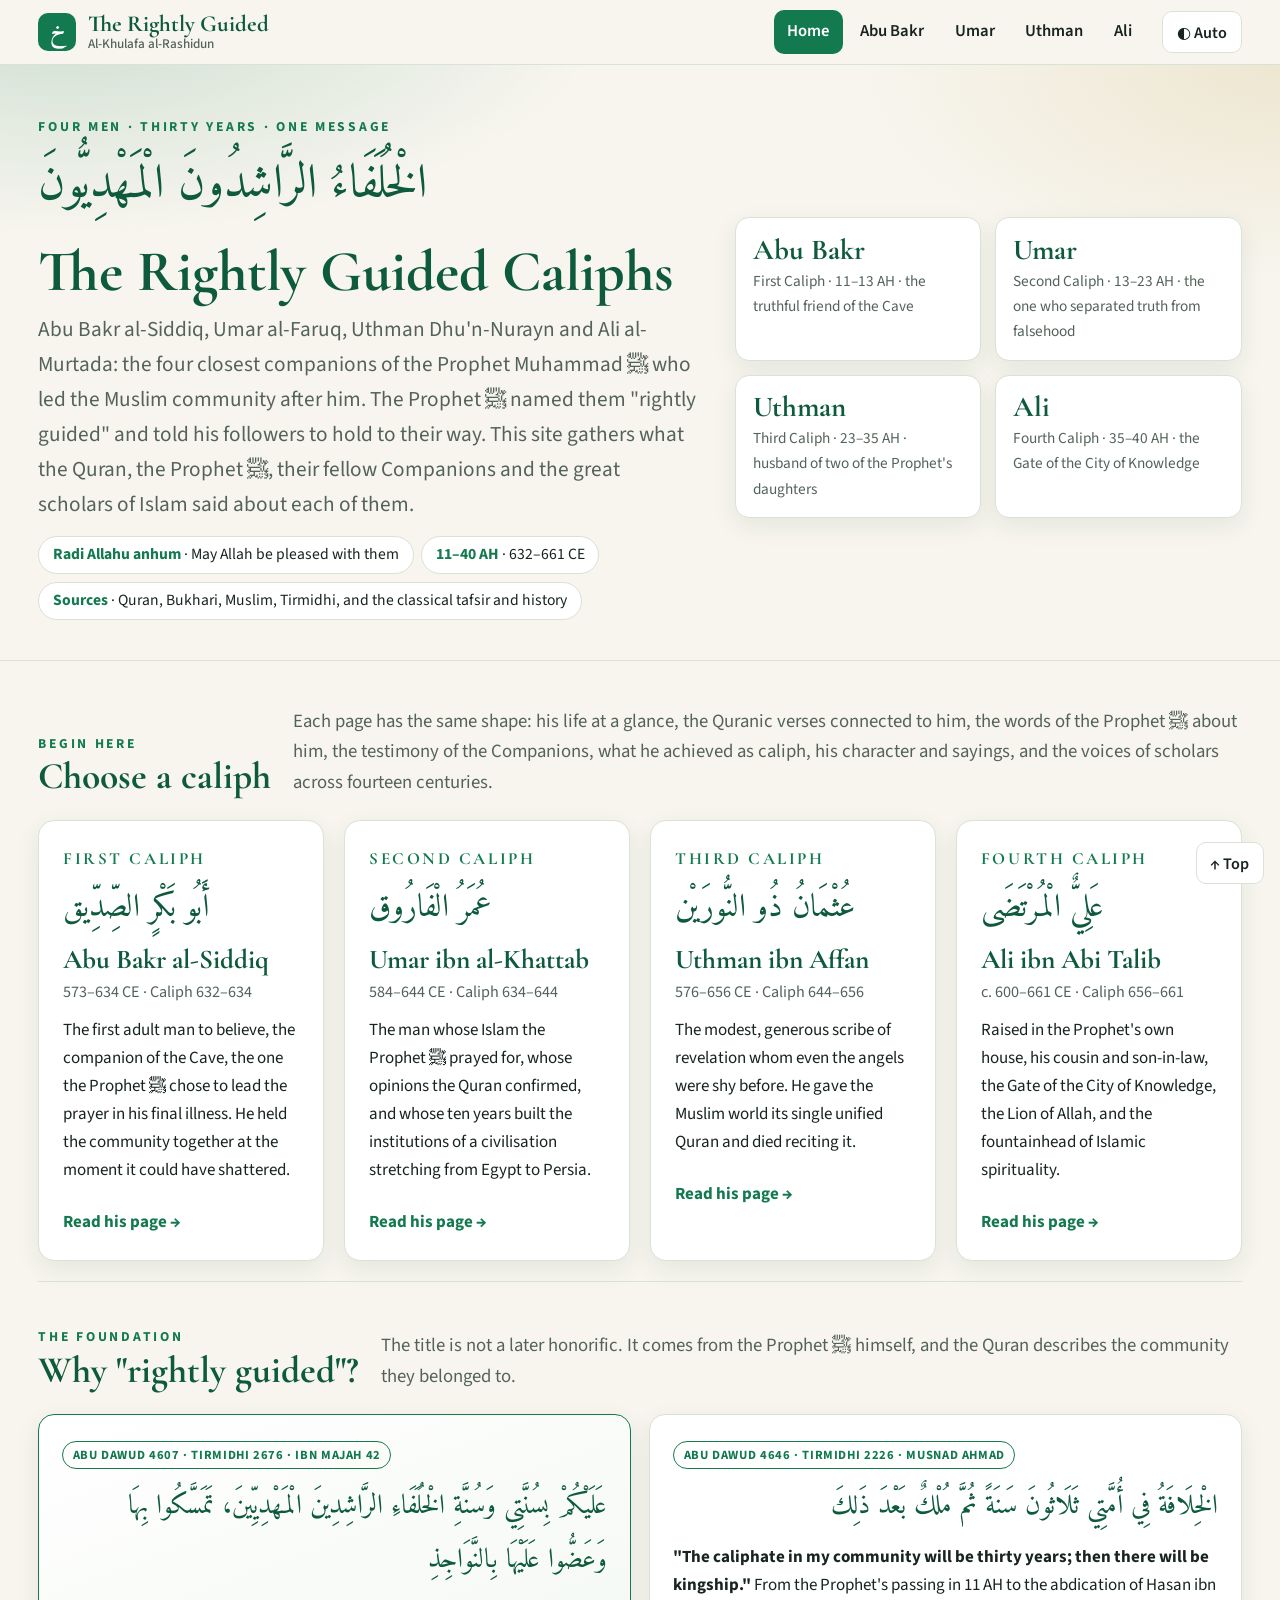
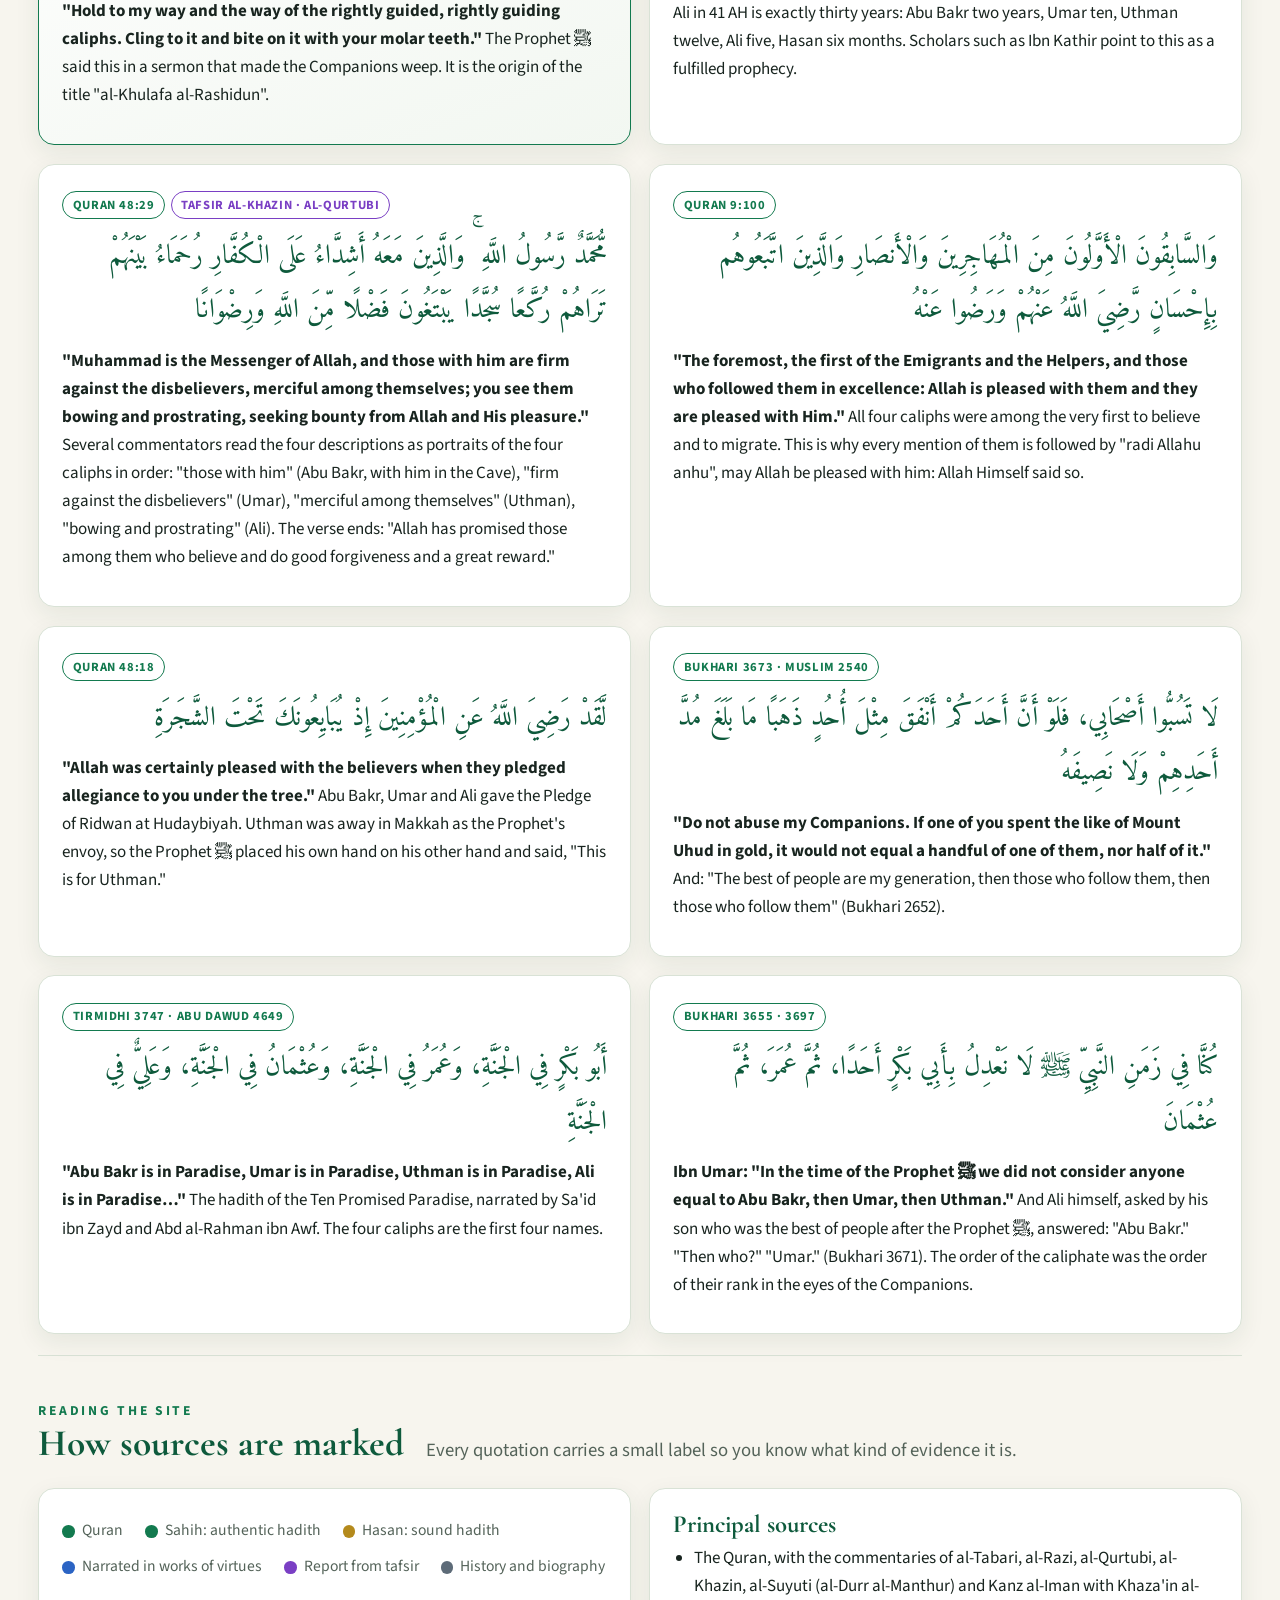
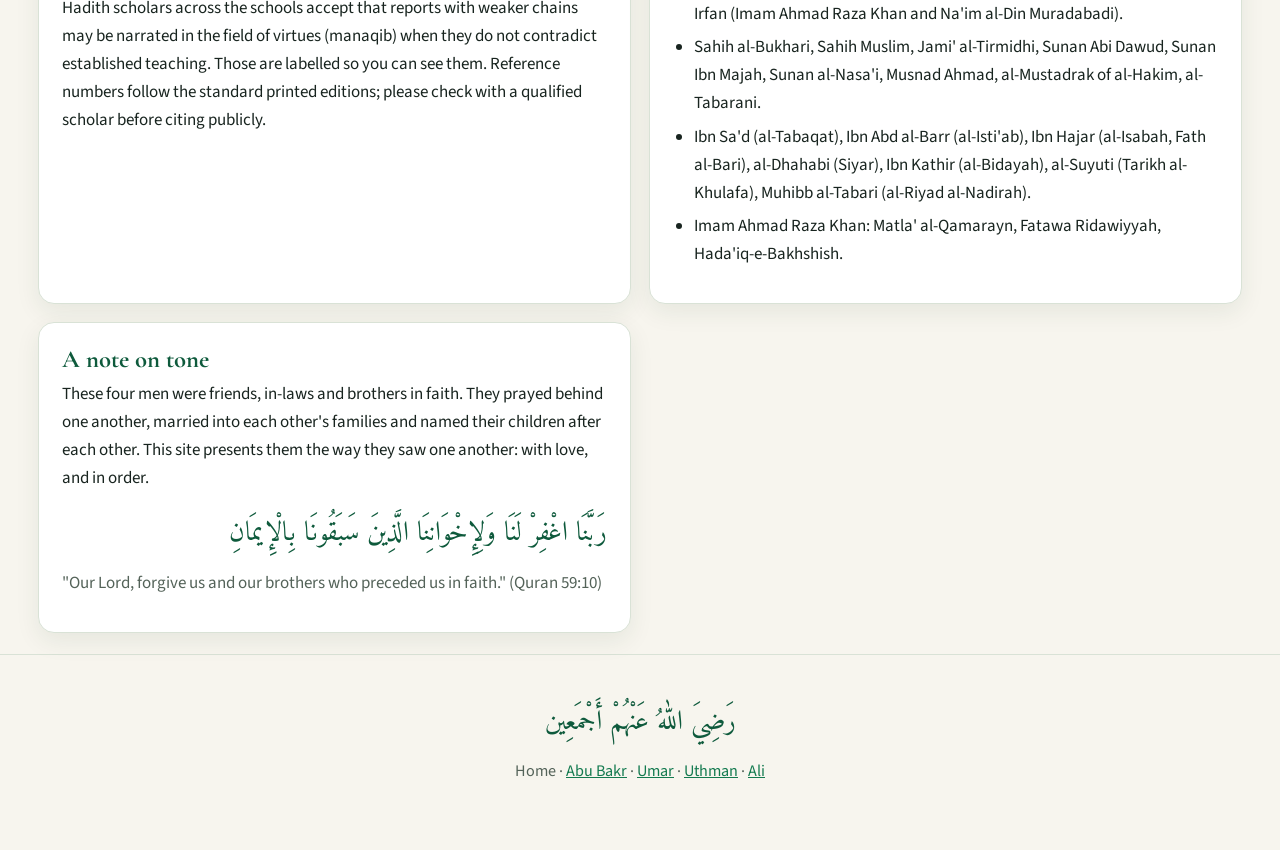
==== index.html @ 4f454cca "The Rightly Guided Caliphs: static site Co-Authored-By: Claude Fable 5.1 <noreply@anthropic.com>" ====
<!DOCTYPE html>
<html lang="en">
<head>
<meta charset="UTF-8">
<meta name="viewport" content="width=device-width, initial-scale=1.0, viewport-fit=cover">
<title>The Rightly Guided Caliphs</title>
<meta name="description" content="The lives, virtues and legacy of the four Rightly Guided Caliphs: Abu Bakr, Umar, Uthman and Ali, with the Quran, the words of the Prophet ﷺ and the testimony of scholars through the ages.">
<meta name="theme-color" content="#137a4f">
<link rel="preconnect" href="https://fonts.googleapis.com"><link rel="preconnect" href="https://fonts.gstatic.com" crossorigin>
<link href="https://fonts.googleapis.com/css2?family=Amiri:wght@400;700&family=Cormorant+Garamond:wght@600;700&family=Source+Sans+3:ital,wght@0,400;0,600;0,700;1,400&family=Noto+Nastaliq+Urdu&display=swap" rel="stylesheet">
<link rel="stylesheet" href="assets/style.css">
<script src="assets/main.js"></script>
</head>
<body>

<header class="site"><div class="wrap">
  <a class="logo" href="index.html"><span class="mark">خ</span><span>The Rightly Guided<small>Al-Khulafa al-Rashidun</small></span></a>
  <nav class="nav" id="nav">
    <a href="index.html" class="current">Home</a>
    <a href="abu-bakr.html">Abu Bakr</a>
    <a href="umar.html">Umar</a>
    <a href="uthman.html">Uthman</a>
    <a href="ali.html">Ali</a>
  </nav>
  <button class="btn themebtn" id="themeBtn" title="Theme: Auto / Light / Dark">◐ Auto</button>
  <button class="btn menubtn" id="menuBtn" aria-label="Menu" aria-expanded="false">☰</button>
</div></header>

<div class="hero"><div class="wrap">
  <div>
    <div class="kicker">Four men · Thirty years · One message</div>
    <div class="ar big">الْخُلَفَاءُ الرَّاشِدُونَ الْمَهْدِيُّونَ</div>
    <h1>The Rightly Guided Caliphs</h1>
    <p class="sub">Abu Bakr al-Siddiq, Umar al-Faruq, Uthman Dhu'n-Nurayn and Ali al-Murtada: the four closest companions of the Prophet Muhammad ﷺ who led the Muslim community after him. The Prophet ﷺ named them "rightly guided" and told his followers to hold to their way. This site gathers what the Quran, the Prophet ﷺ, their fellow Companions and the great scholars of Islam said about each of them.</p>
    <div class="chips">
      <span class="chip"><b>Radi Allahu anhum</b> · May Allah be pleased with them</span>
      <span class="chip"><b>11–40 AH</b> · 632–661 CE</span>
      <span class="chip"><b>Sources</b> · Quran, Bukhari, Muslim, Tirmidhi, and the classical tafsir and history</span>
    </div>
  </div>
  <div class="facts">
    <div class="fact"><div class="v">Abu Bakr</div><div class="l">First Caliph · 11–13 AH · the truthful friend of the Cave</div></div>
    <div class="fact"><div class="v">Umar</div><div class="l">Second Caliph · 13–23 AH · the one who separated truth from falsehood</div></div>
    <div class="fact"><div class="v">Uthman</div><div class="l">Third Caliph · 23–35 AH · husband of two of the Prophet's daughters</div></div>
    <div class="fact"><div class="v">Ali</div><div class="l">Fourth Caliph · 35–40 AH · the Gate of the City of Knowledge</div></div>
  </div>
</div></div>

<main class="wrap">

<section id="four">
  <div class="sec-head"><div><div class="kicker">Begin here</div><h2>Choose a caliph</h2></div>
    <p class="lead">Each page has the same shape: his life at a glance, the Quranic verses connected to him, the words of the Prophet ﷺ about him, the testimony of the Companions, what he achieved as caliph, his character and sayings, and the voices of scholars across fourteen centuries.</p></div>
  <div class="caliphs">
    <a class="cal" href="abu-bakr.html"><div class="num">First Caliph</div><div class="ar">أَبُو بَكْرٍ الصِّدِّيق</div><h3>Abu Bakr al-Siddiq</h3><div class="yrs">573–634 CE · Caliph 632–634</div><p>The first adult man to believe, the companion of the Cave, the one the Prophet ﷺ chose to lead the prayer in his final illness. He held the community together at the moment it could have shattered.</p><span class="go">Read his page →</span></a>
    <a class="cal" href="umar.html"><div class="num">Second Caliph</div><div class="ar">عُمَرُ الْفَارُوق</div><h3>Umar ibn al-Khattab</h3><div class="yrs">584–644 CE · Caliph 634–644</div><p>The man whose Islam the Prophet ﷺ prayed for, whose opinions the Quran confirmed, and whose ten years built the institutions of a civilisation stretching from Egypt to Persia.</p><span class="go">Read his page →</span></a>
    <a class="cal" href="uthman.html"><div class="num">Third Caliph</div><div class="ar">عُثْمَانُ ذُو النُّورَيْن</div><h3>Uthman ibn Affan</h3><div class="yrs">576–656 CE · Caliph 644–656</div><p>The modest, generous scribe of revelation whom even the angels were shy before. He gave the Muslim world its single unified Quran and died reciting it.</p><span class="go">Read his page →</span></a>
    <a class="cal" href="ali.html"><div class="num">Fourth Caliph</div><div class="ar">عَلِيٌّ الْمُرْتَضَى</div><h3>Ali ibn Abi Talib</h3><div class="yrs">c. 600–661 CE · Caliph 656–661</div><p>Raised in the Prophet's own house, his cousin and son-in-law, the Gate of the City of Knowledge, the Lion of Allah, and the fountainhead of Islamic spirituality.</p><span class="go">Read his page →</span></a>
  </div>
</section>

<section id="why">
  <div class="sec-head"><div><div class="kicker">The foundation</div><h2>Why "rightly guided"?</h2></div>
    <p class="lead">The title is not a later honorific. It comes from the Prophet ﷺ himself, and the Quran describes the community they belonged to.</p></div>
  <div class="grid wide">
    <div class="card accent">
      <div class="badges"><span class="badge b-sahih">Abu Dawud 4607 · Tirmidhi 2676 · Ibn Majah 42</span></div>
      <div class="ar">عَلَيْكُمْ بِسُنَّتِي وَسُنَّةِ الْخُلَفَاءِ الرَّاشِدِينَ الْمَهْدِيِّينَ، تَمَسَّكُوا بِهَا وَعَضُّوا عَلَيْهَا بِالنَّوَاجِذِ</div>
      <p><b>"Hold to my way and the way of the rightly guided, rightly guiding caliphs. Cling to it and bite on it with your molar teeth."</b> The Prophet ﷺ said this in a sermon that made the Companions weep. It is the origin of the title "al-Khulafa al-Rashidun".</p>
    </div>
    <div class="card">
      <div class="badges"><span class="badge b-sahih">Abu Dawud 4646 · Tirmidhi 2226 · Musnad Ahmad</span></div>
      <div class="ar">الْخِلَافَةُ فِي أُمَّتِي ثَلَاثُونَ سَنَةً ثُمَّ مُلْكٌ بَعْدَ ذَلِكَ</div>
      <p><b>"The caliphate in my community will be thirty years; then there will be kingship."</b> From the Prophet's passing in 11 AH to the abdication of Hasan ibn Ali in 41 AH is exactly thirty years: Abu Bakr two years, Umar ten, Uthman twelve, Ali five, Hasan six months. Scholars such as Ibn Kathir point to this as a fulfilled prophecy.</p>
    </div>
    <div class="card">
      <div class="badges"><span class="badge b-quran">Quran 48:29</span><span class="badge b-tafsir">Tafsir al-Khazin · al-Qurtubi</span></div>
      <div class="ar">مُّحَمَّدٌ رَّسُولُ اللَّهِ ۚ وَالَّذِينَ مَعَهُ أَشِدَّاءُ عَلَى الْكُفَّارِ رُحَمَاءُ بَيْنَهُمْ تَرَاهُمْ رُكَّعًا سُجَّدًا يَبْتَغُونَ فَضْلًا مِّنَ اللَّهِ وَرِضْوَانًا</div>
      <p><b>"Muhammad is the Messenger of Allah, and those with him are firm against the disbelievers, merciful among themselves; you see them bowing and prostrating, seeking bounty from Allah and His pleasure."</b> Several commentators read the four descriptions as portraits of the four caliphs in order: "those with him" (Abu Bakr, with him in the Cave), "firm against the disbelievers" (Umar), "merciful among themselves" (Uthman), "bowing and prostrating" (Ali). The verse ends: "Allah has promised those among them who believe and do good forgiveness and a great reward."</p>
    </div>
    <div class="card">
      <div class="badges"><span class="badge b-quran">Quran 9:100</span></div>
      <div class="ar">وَالسَّابِقُونَ الْأَوَّلُونَ مِنَ الْمُهَاجِرِينَ وَالْأَنصَارِ وَالَّذِينَ اتَّبَعُوهُم بِإِحْسَانٍ رَّضِيَ اللَّهُ عَنْهُمْ وَرَضُوا عَنْهُ</div>
      <p><b>"The foremost, the first of the Emigrants and the Helpers, and those who followed them in excellence: Allah is pleased with them and they are pleased with Him."</b> All four caliphs were among the very first to believe and to migrate. This is why every mention of them is followed by "radi Allahu anhu", may Allah be pleased with him: Allah Himself said so.</p>
    </div>
    <div class="card">
      <div class="badges"><span class="badge b-quran">Quran 48:18</span></div>
      <div class="ar">لَّقَدْ رَضِيَ اللَّهُ عَنِ الْمُؤْمِنِينَ إِذْ يُبَايِعُونَكَ تَحْتَ الشَّجَرَةِ</div>
      <p><b>"Allah was certainly pleased with the believers when they pledged allegiance to you under the tree."</b> Abu Bakr, Umar and Ali gave the Pledge of Ridwan at Hudaybiyah. Uthman was away in Makkah as the Prophet's envoy, so the Prophet ﷺ placed his own hand on his other hand and said, "This is for Uthman."</p>
    </div>
    <div class="card">
      <div class="badges"><span class="badge b-sahih">Bukhari 3673 · Muslim 2540</span></div>
      <div class="ar">لَا تَسُبُّوا أَصْحَابِي، فَلَوْ أَنَّ أَحَدَكُمْ أَنْفَقَ مِثْلَ أُحُدٍ ذَهَبًا مَا بَلَغَ مُدَّ أَحَدِهِمْ وَلَا نَصِيفَهُ</div>
      <p><b>"Do not abuse my Companions. If one of you spent the like of Mount Uhud in gold, it would not equal a handful of one of them, nor half of it."</b> And: "The best of people are my generation, then those who follow them, then those who follow them" (Bukhari 2652).</p>
    </div>
    <div class="card">
      <div class="badges"><span class="badge b-sahih">Tirmidhi 3747 · Abu Dawud 4649</span></div>
      <div class="ar">أَبُو بَكْرٍ فِي الْجَنَّةِ، وَعُمَرُ فِي الْجَنَّةِ، وَعُثْمَانُ فِي الْجَنَّةِ، وَعَلِيٌّ فِي الْجَنَّةِ</div>
      <p><b>"Abu Bakr is in Paradise, Umar is in Paradise, Uthman is in Paradise, Ali is in Paradise…"</b> The hadith of the Ten Promised Paradise, narrated by Sa'id ibn Zayd and Abd al-Rahman ibn Awf. The four caliphs are the first four names.</p>
    </div>
    <div class="card">
      <div class="badges"><span class="badge b-sahih">Bukhari 3655 · 3697</span></div>
      <div class="ar">كُنَّا فِي زَمَنِ النَّبِيِّ ﷺ لَا نَعْدِلُ بِأَبِي بَكْرٍ أَحَدًا، ثُمَّ عُمَرَ، ثُمَّ عُثْمَانَ</div>
      <p><b>Ibn Umar: "In the time of the Prophet ﷺ we did not consider anyone equal to Abu Bakr, then Umar, then Uthman."</b> And Ali himself, asked by his son who was the best of people after the Prophet ﷺ, answered: "Abu Bakr." "Then who?" "Umar." (Bukhari 3671). The order of the caliphate was the order of their rank in the eyes of the Companions.</p>
    </div>
  </div>
</section>

<section id="how">
  <div class="sec-head"><div><div class="kicker">Reading the site</div><h2>How sources are marked</h2></div>
    <p class="lead">Every quotation carries a small label so you know what kind of evidence it is.</p></div>
  <div class="grid">
    <div class="card">
      <div class="legend">
        <span class="pill"><i style="background:var(--green)"></i>Quran</span>
        <span class="pill"><i style="background:var(--sahih)"></i>Sahih: authentic hadith</span>
        <span class="pill"><i style="background:var(--hasan)"></i>Hasan: sound hadith</span>
        <span class="pill"><i style="background:var(--manaqib)"></i>Narrated in works of virtues</span>
        <span class="pill"><i style="background:var(--tafsir)"></i>Report from tafsir</span>
        <span class="pill"><i style="background:var(--hist)"></i>History and biography</span>
      </div>
      <p style="margin-top:.8rem">Hadith scholars across the schools accept that reports with weaker chains may be narrated in the field of virtues (manaqib) when they do not contradict established teaching. Those are labelled so you can see them. Reference numbers follow the standard printed editions; please check with a qualified scholar before citing publicly.</p>
    </div>
    <div class="card">
      <h3>Principal sources</h3>
      <ul>
        <li>The Quran, with the commentaries of al-Tabari, al-Razi, al-Qurtubi, al-Khazin, al-Suyuti (al-Durr al-Manthur) and Kanz al-Iman with Khaza'in al-Irfan (Imam Ahmad Raza Khan and Na'im al-Din Muradabadi).</li>
        <li>Sahih al-Bukhari, Sahih Muslim, Jami' al-Tirmidhi, Sunan Abi Dawud, Sunan Ibn Majah, Sunan al-Nasa'i, Musnad Ahmad, al-Mustadrak of al-Hakim, al-Tabarani.</li>
        <li>Ibn Sa'd (al-Tabaqat), Ibn Abd al-Barr (al-Isti'ab), Ibn Hajar (al-Isabah, Fath al-Bari), al-Dhahabi (Siyar), Ibn Kathir (al-Bidayah), al-Suyuti (Tarikh al-Khulafa), Muhibb al-Tabari (al-Riyad al-Nadirah).</li>
        <li>Imam Ahmad Raza Khan: Matla' al-Qamarayn, Fatawa Ridawiyyah, Hada'iq-e-Bakhshish.</li>
      </ul>
    </div>
    <div class="card">
      <h3>A note on tone</h3>
      <p>These four men were friends, in-laws and brothers in faith. They prayed behind one another, married into each other's families and named their children after each other. This site presents them the way they saw one another: with love, and in order.</p>
      <div class="ar">رَبَّنَا اغْفِرْ لَنَا وَلِإِخْوَانِنَا الَّذِينَ سَبَقُونَا بِالْإِيمَانِ</div>
      <p class="muted">"Our Lord, forgive us and our brothers who preceded us in faith." (Quran 59:10)</p>
    </div>
  </div>
</section>

</main>

<footer class="site-foot"><div class="wrap">
  <div class="ar">رَضِيَ اللهُ عَنْهُمْ أَجْمَعِين</div>
  <p style="text-align:center">Home · <a href="abu-bakr.html">Abu Bakr</a> · <a href="umar.html">Umar</a> · <a href="uthman.html">Uthman</a> · <a href="ali.html">Ali</a></p>
</div></footer>
<a class="topbtn" href="#top"><button class="btn">↑ Top</button></a>
</body>
</html>
---- assets/style.css ----
/* ============================================================
   The Rightly Guided — shared stylesheet
   Theme: automatic (prefers-color-scheme) + manual override via
   <html data-theme="light|dark">. Green accent.
   ============================================================ */

:root{
  --bg:#f7f5ee; --bg2:#eef3ec; --panel:#ffffff; --panel2:#f2f7f1; --line:#d9e2d6;
  --text:#18241f; --muted:#546359; --head:#0e5a3c;
  --green:#137a4f; --green2:#0e5a3c; --green-soft:#e2f1e8; --gold:#b48a1c;
  --sahih:#137a4f; --hasan:#b48a1c; --manaqib:#2b64c4; --tafsir:#7a3fc4; --hist:#5d6b78;
  --shadow:0 8px 24px rgba(20,60,40,.08);
  --radius:16px;
  color-scheme:light;
}
@media (prefers-color-scheme:dark){
  :root:not([data-theme="light"]){
    --bg:#0b1a15; --bg2:#0f231c; --panel:#132a22; --panel2:#183429; --line:#264a3c;
    --text:#eef2ea; --muted:#a9bbb0; --head:#8fe0b6;
    --green:#3ccf8e; --green2:#8fe0b6; --green-soft:#173b2d; --gold:#e3c467;
    --sahih:#3ccf8e; --hasan:#e3c467; --manaqib:#7fb3ff; --tafsir:#c79bff; --hist:#9aa8b5;
    --shadow:0 10px 30px rgba(0,0,0,.35);
    color-scheme:dark;
  }
}
:root[data-theme="dark"]{
  --bg:#0b1a15; --bg2:#0f231c; --panel:#132a22; --panel2:#183429; --line:#264a3c;
  --text:#eef2ea; --muted:#a9bbb0; --head:#8fe0b6;
  --green:#3ccf8e; --green2:#8fe0b6; --green-soft:#173b2d; --gold:#e3c467;
  --sahih:#3ccf8e; --hasan:#e3c467; --manaqib:#7fb3ff; --tafsir:#c79bff; --hist:#9aa8b5;
  --shadow:0 10px 30px rgba(0,0,0,.35);
  color-scheme:dark;
}

*{box-sizing:border-box}
html{font-size:17px;scroll-behavior:smooth;-webkit-text-size-adjust:100%}
body{margin:0;background:var(--bg);color:var(--text);font-family:"Source Sans 3",system-ui,-apple-system,"Segoe UI",Roboto,sans-serif;line-height:1.65;overflow-x:hidden}
a{color:var(--green)}
img{max-width:100%}
h1,h2,h3,h4{font-family:"Cormorant Garamond",Georgia,"Times New Roman",serif;margin:0;line-height:1.15;color:var(--head);font-weight:700}
h1{font-size:3.4rem}
h2{font-size:2.2rem}
h3{font-size:1.45rem}
h4{font-size:1.2rem}
p{margin:.4rem 0 .8rem}
ul{padding-left:1.2rem;margin:.3rem 0 .8rem}
li{margin:.3rem 0}
.muted{color:var(--muted)}
.small{font-size:.92rem}
b,strong{color:var(--text)}

.ar{font-family:"Amiri","Scheherazade New","Noto Naskh Arabic","Traditional Arabic",serif;direction:rtl;text-align:right;font-size:1.6rem;line-height:2;color:var(--head);margin:.35rem 0 .55rem;word-break:normal;overflow-wrap:anywhere}
.ar.big{font-size:2.2rem}
.ur{font-family:"Noto Nastaliq Urdu",serif;direction:rtl;text-align:right;font-size:1.5rem;line-height:2.5;color:var(--head)}

/* ---------- Layout ---------- */
.wrap{width:100%;max-width:1800px;margin:0 auto;padding:0 clamp(16px,3vw,48px)}
section{padding:2.6rem 0 1.2rem;border-bottom:1px solid var(--line)}
section:last-of-type{border-bottom:0}
.sec-head{display:grid;grid-template-columns:auto 1fr;gap:1.3rem;align-items:end;margin-bottom:1.3rem}
.sec-head .lead{font-size:1.1rem;color:var(--muted);margin:0}
.kicker{font-size:.8rem;letter-spacing:.2em;text-transform:uppercase;color:var(--green);font-weight:700}

.grid{display:grid;gap:1.1rem;grid-template-columns:repeat(auto-fit,minmax(400px,1fr))}
.grid.wide{grid-template-columns:repeat(auto-fit,minmax(520px,1fr))}
.grid.narrow{grid-template-columns:repeat(auto-fit,minmax(300px,1fr))}
.card{background:var(--panel);border:1px solid var(--line);border-radius:var(--radius);padding:1.25rem 1.35rem;box-shadow:var(--shadow);min-width:0}
.card.accent{border-color:var(--green);background:linear-gradient(160deg,var(--panel),var(--panel2))}
.card h3{margin-bottom:.35rem}
.badges{display:flex;flex-wrap:wrap;gap:.35rem;margin:.3rem 0 .55rem}
.badge{font-size:.74rem;font-weight:700;letter-spacing:.05em;text-transform:uppercase;padding:.16rem .55rem;border-radius:999px;border:1px solid currentColor;background:transparent}
.b-sahih{color:var(--sahih)} .b-hasan{color:var(--hasan)} .b-manaqib{color:var(--manaqib)} .b-tafsir{color:var(--tafsir)} .b-hist{color:var(--hist)} .b-quran{color:var(--green)}
.src{font-size:.9rem;color:var(--muted);border-top:1px dashed var(--line);margin-top:.7rem;padding-top:.5rem}
.src b{color:var(--text)}
.note{background:var(--green-soft);border-left:4px solid var(--green);padding:.9rem 1.1rem;border-radius:10px;margin:.8rem 0}
.quote{font-family:"Cormorant Garamond",Georgia,serif;font-size:1.35rem;font-style:italic;line-height:1.4}
table{width:100%;border-collapse:collapse;font-size:1rem}
th,td{padding:.55rem .65rem;border-bottom:1px solid var(--line);text-align:left;vertical-align:top}
th{color:var(--head);font-family:"Cormorant Garamond",serif;font-size:1.15rem}
.table-wrap{overflow-x:auto;-webkit-overflow-scrolling:touch}

.legend{display:flex;flex-wrap:wrap;gap:.6rem 1.3rem;align-items:center;font-size:.92rem;color:var(--muted);margin:.5rem 0 0}
.pill{display:inline-flex;align-items:center;gap:.4rem}
.pill i{width:.75rem;height:.75rem;border-radius:50%;display:inline-block}

/* ---------- Site header ---------- */
.site{position:sticky;top:0;z-index:30;background:color-mix(in srgb,var(--bg) 88%,transparent);backdrop-filter:blur(10px);border-bottom:1px solid var(--line)}
.site .wrap{display:flex;align-items:center;gap:1rem;min-height:64px}
.logo{display:flex;align-items:center;gap:.7rem;text-decoration:none;color:var(--head);font-family:"Cormorant Garamond",serif;font-weight:700;font-size:1.35rem;line-height:1.1}
.logo .mark{width:38px;height:38px;border-radius:10px;background:var(--green);color:#fff;display:grid;place-items:center;font-family:"Amiri",serif;font-size:1.3rem;flex:none}
.logo small{display:block;font-family:"Source Sans 3",sans-serif;font-weight:500;font-size:.78rem;color:var(--muted)}
.nav{display:flex;gap:.2rem;margin-left:auto;align-items:center}
.nav a{color:var(--text);text-decoration:none;padding:.5rem .8rem;border-radius:10px;font-weight:600;font-size:.98rem;white-space:nowrap}
.nav a:hover{background:var(--green-soft)}
.nav a.current{background:var(--green);color:#fff}
.btn{background:var(--panel);color:var(--text);border:1px solid var(--line);padding:.5rem .8rem;border-radius:10px;cursor:pointer;font-size:.95rem;font-family:inherit;font-weight:600;white-space:nowrap}
.btn:hover{border-color:var(--green)}
.menubtn{display:none}

/* ---------- Hero ---------- */
.hero{padding:3rem 0 2.4rem;border-bottom:1px solid var(--line);
  background:
    radial-gradient(900px 380px at 5% -10%, color-mix(in srgb,var(--green) 18%,transparent), transparent 60%),
    radial-gradient(700px 360px at 100% 0%, color-mix(in srgb,var(--gold) 14%,transparent), transparent 60%)}
.hero .wrap{display:grid;grid-template-columns:1.3fr 1fr;gap:2.2rem;align-items:center}
.hero .ar.big{text-align:left;font-size:2.8rem;margin:0 0 .3rem}
.hero .sub{font-size:1.25rem;color:var(--muted);max-width:70ch}
.chips{display:flex;flex-wrap:wrap;gap:.45rem;margin-top:.8rem}
.chip{background:var(--panel);border:1px solid var(--line);border-radius:999px;padding:.3rem .8rem;font-size:.92rem}
.chip b{color:var(--green)}
.facts{display:grid;grid-template-columns:repeat(2,1fr);gap:.8rem}
.fact{background:var(--panel);border:1px solid var(--line);border-radius:14px;padding:.9rem 1rem;box-shadow:var(--shadow)}
.fact .v{font-family:"Cormorant Garamond",serif;font-size:1.7rem;font-weight:700;color:var(--head);line-height:1.1}
.fact .l{font-size:.9rem;color:var(--muted);margin-top:.2rem}

/* ---------- In-page sub navigation ---------- */
.subnav{position:sticky;top:64px;z-index:20;background:var(--bg2);border-bottom:1px solid var(--line)}
.subnav .wrap{display:flex;gap:.2rem;overflow-x:auto;padding-top:.35rem;padding-bottom:.35rem;scrollbar-width:none}
.subnav .wrap::-webkit-scrollbar{display:none}
.subnav a{color:var(--muted);text-decoration:none;padding:.4rem .7rem;border-radius:8px;font-size:.92rem;font-weight:600;white-space:nowrap}
.subnav a.active,.subnav a:hover{color:var(--head);background:var(--green-soft)}

/* ---------- Home cards ---------- */
.caliphs{display:grid;grid-template-columns:repeat(4,1fr);gap:1.2rem}
.cal{display:block;text-decoration:none;color:inherit;background:var(--panel);border:1px solid var(--line);border-radius:var(--radius);padding:1.4rem;box-shadow:var(--shadow);transition:transform .15s,border-color .15s}
.cal:hover{transform:translateY(-3px);border-color:var(--green)}
.cal .num{font-family:"Cormorant Garamond",serif;font-size:1rem;letter-spacing:.15em;text-transform:uppercase;color:var(--green);font-weight:700}
.cal .ar{font-size:1.9rem;text-align:left;margin:.2rem 0}
.cal h3{font-size:1.6rem}
.cal .yrs{color:var(--muted);font-size:.95rem;margin:.2rem 0 .6rem}
.cal .go{color:var(--green);font-weight:700;margin-top:.6rem;display:inline-block}

/* ---------- Timeline ---------- */
.timeline{display:grid;grid-template-columns:repeat(auto-fit,minmax(250px,1fr));gap:1rem}
.tl{background:var(--panel);border:1px solid var(--line);border-radius:14px;padding:.9rem 1rem;border-top:4px solid var(--green)}
.tl .y{font-family:"Cormorant Garamond",serif;font-weight:700;font-size:1.3rem;color:var(--head)}
.tl .t{font-weight:700;margin:.2rem 0}
.tl .d{font-size:.95rem;color:var(--muted)}

/* ---------- Prev / next ---------- */
.pn{display:grid;grid-template-columns:1fr 1fr;gap:1rem;padding:2rem 0}
.pn a{text-decoration:none;color:inherit;background:var(--panel);border:1px solid var(--line);border-radius:14px;padding:1rem 1.2rem}
.pn a:hover{border-color:var(--green)}
.pn .lbl{font-size:.8rem;letter-spacing:.15em;text-transform:uppercase;color:var(--green);font-weight:700}
.pn .nm{font-family:"Cormorant Garamond",serif;font-size:1.4rem;font-weight:700;color:var(--head)}
.pn a.next{text-align:right}

footer.site-foot{padding:2rem 0 3rem;color:var(--muted);font-size:.95rem;border-top:1px solid var(--line)}
footer.site-foot .ar{text-align:center;font-size:1.6rem}
.topbtn{position:fixed;right:16px;bottom:16px;z-index:25}

/* ---------- Responsive ---------- */
@media (max-width:1100px){
  h1{font-size:2.8rem} h2{font-size:1.9rem}
  .hero .wrap{grid-template-columns:1fr;gap:1.5rem}
  .hero .ar.big{font-size:2.3rem}
  .caliphs{grid-template-columns:repeat(2,1fr)}
  .grid,.grid.wide{grid-template-columns:repeat(auto-fit,minmax(340px,1fr))}
  .sec-head{grid-template-columns:1fr;gap:.4rem;align-items:start}
}
@media (max-width:820px){
  .nav{position:absolute;left:0;right:0;top:64px;background:var(--bg);border-bottom:1px solid var(--line);flex-direction:column;align-items:stretch;padding:.5rem clamp(16px,3vw,48px) .8rem;display:none;margin:0}
  .nav.open{display:flex}
  .nav a{padding:.7rem .8rem}
  .themebtn{margin-left:auto}
  .menubtn{display:inline-block}
}
@media (max-width:700px){
  html{font-size:16px}
  h1{font-size:2.1rem} h2{font-size:1.65rem} h3{font-size:1.28rem}
  .kicker{font-size:.72rem;letter-spacing:.14em}
  section{padding:1.7rem 0 .8rem}
  .hero{padding:1.6rem 0 1.4rem}
  .hero .ar.big{font-size:1.7rem;line-height:1.9}
  .hero .sub{font-size:1.05rem}
  .chip{font-size:.85rem;padding:.28rem .7rem}
  .facts{gap:.6rem}
  .fact{padding:.75rem .85rem}
  .fact .v{font-size:1.3rem} .fact .l{font-size:.82rem}
  .ar{font-size:1.35rem;line-height:1.95}
  .ur{font-size:1.3rem;line-height:2.3}
  .grid,.grid.wide,.grid.narrow,.caliphs,.timeline{grid-template-columns:1fr;gap:.9rem}
  .card{padding:1rem 1rem;border-radius:14px}
  .badge{font-size:.66rem;padding:.14rem .45rem}
  .quote{font-size:1.2rem}
  .note{padding:.75rem .85rem}
  .subnav{top:64px}
  .pn{grid-template-columns:1fr}
  .pn a.next{text-align:left}
  .logo{font-size:1.15rem}
  .logo small{display:none}
  footer.site-foot .ar{font-size:1.3rem}
  .topbtn{right:12px;bottom:12px}
}
@media print{.site,.subnav,.topbtn,.pn{display:none}}
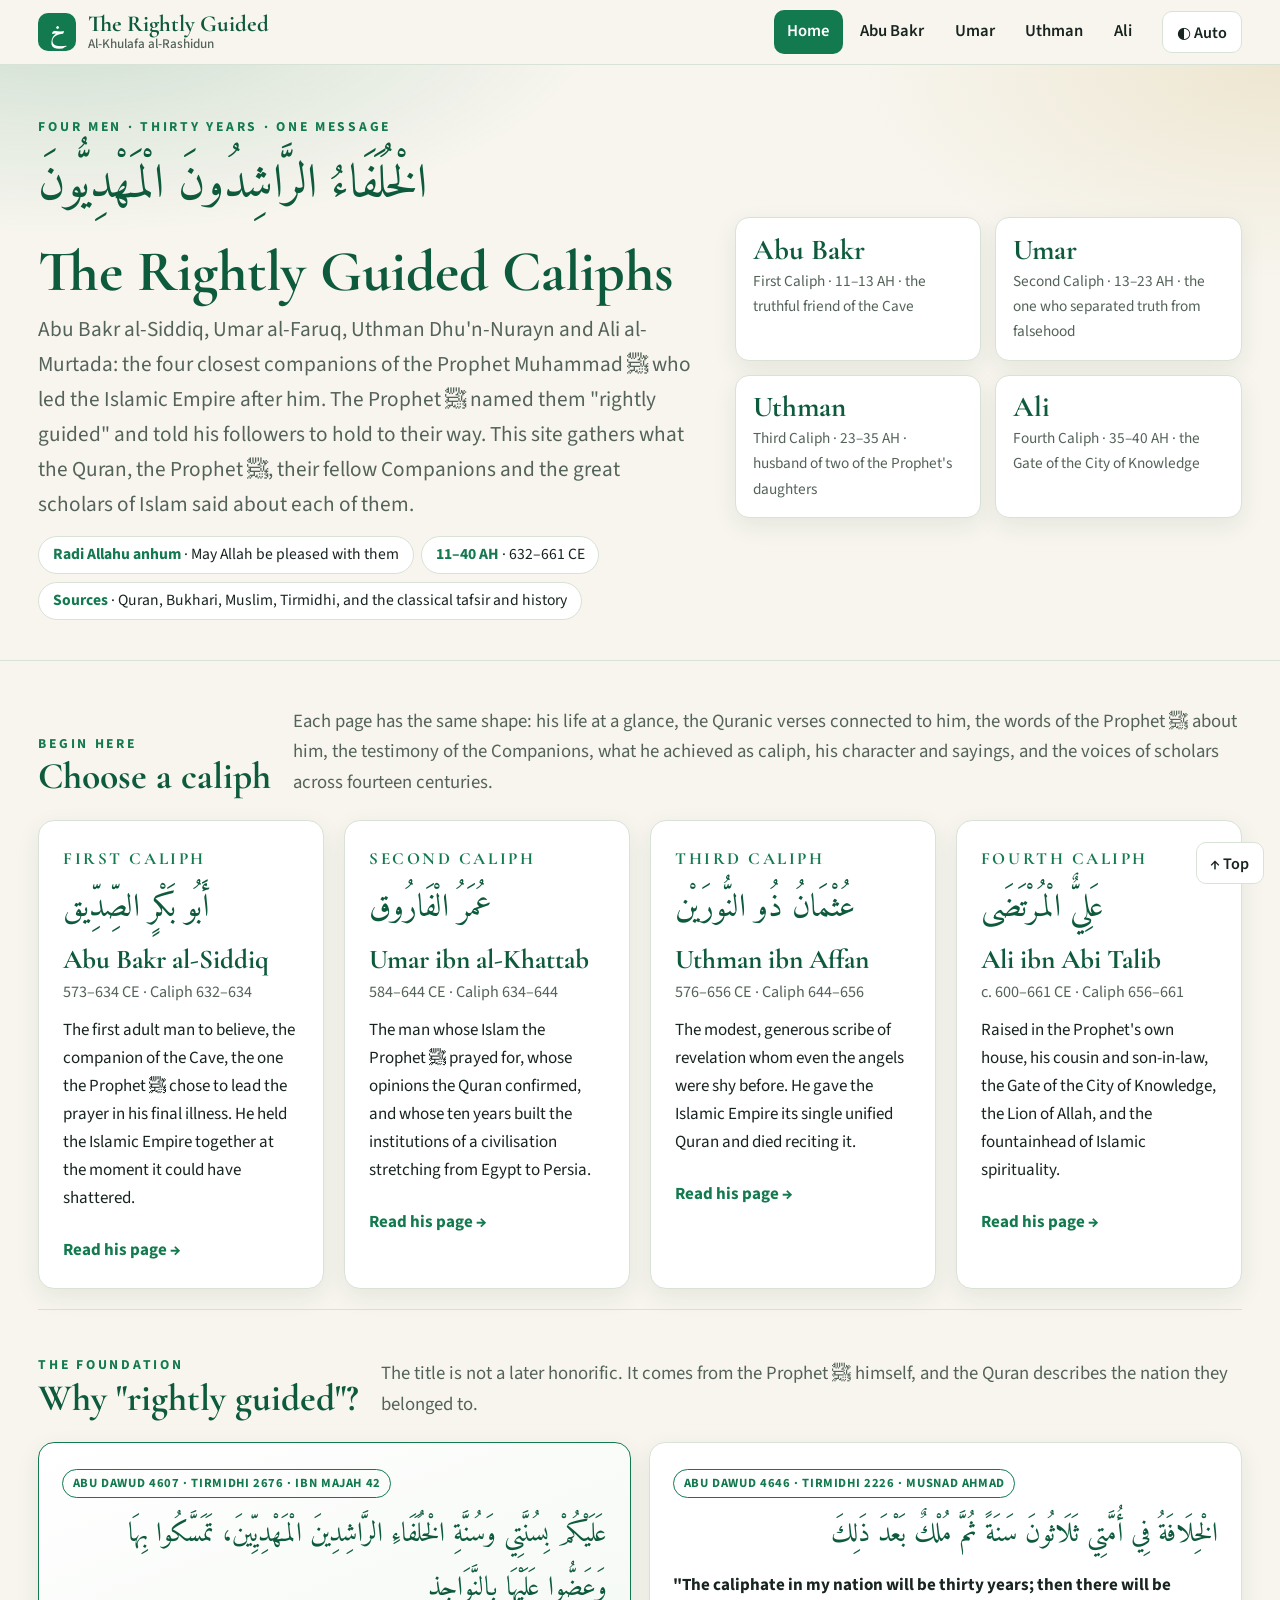
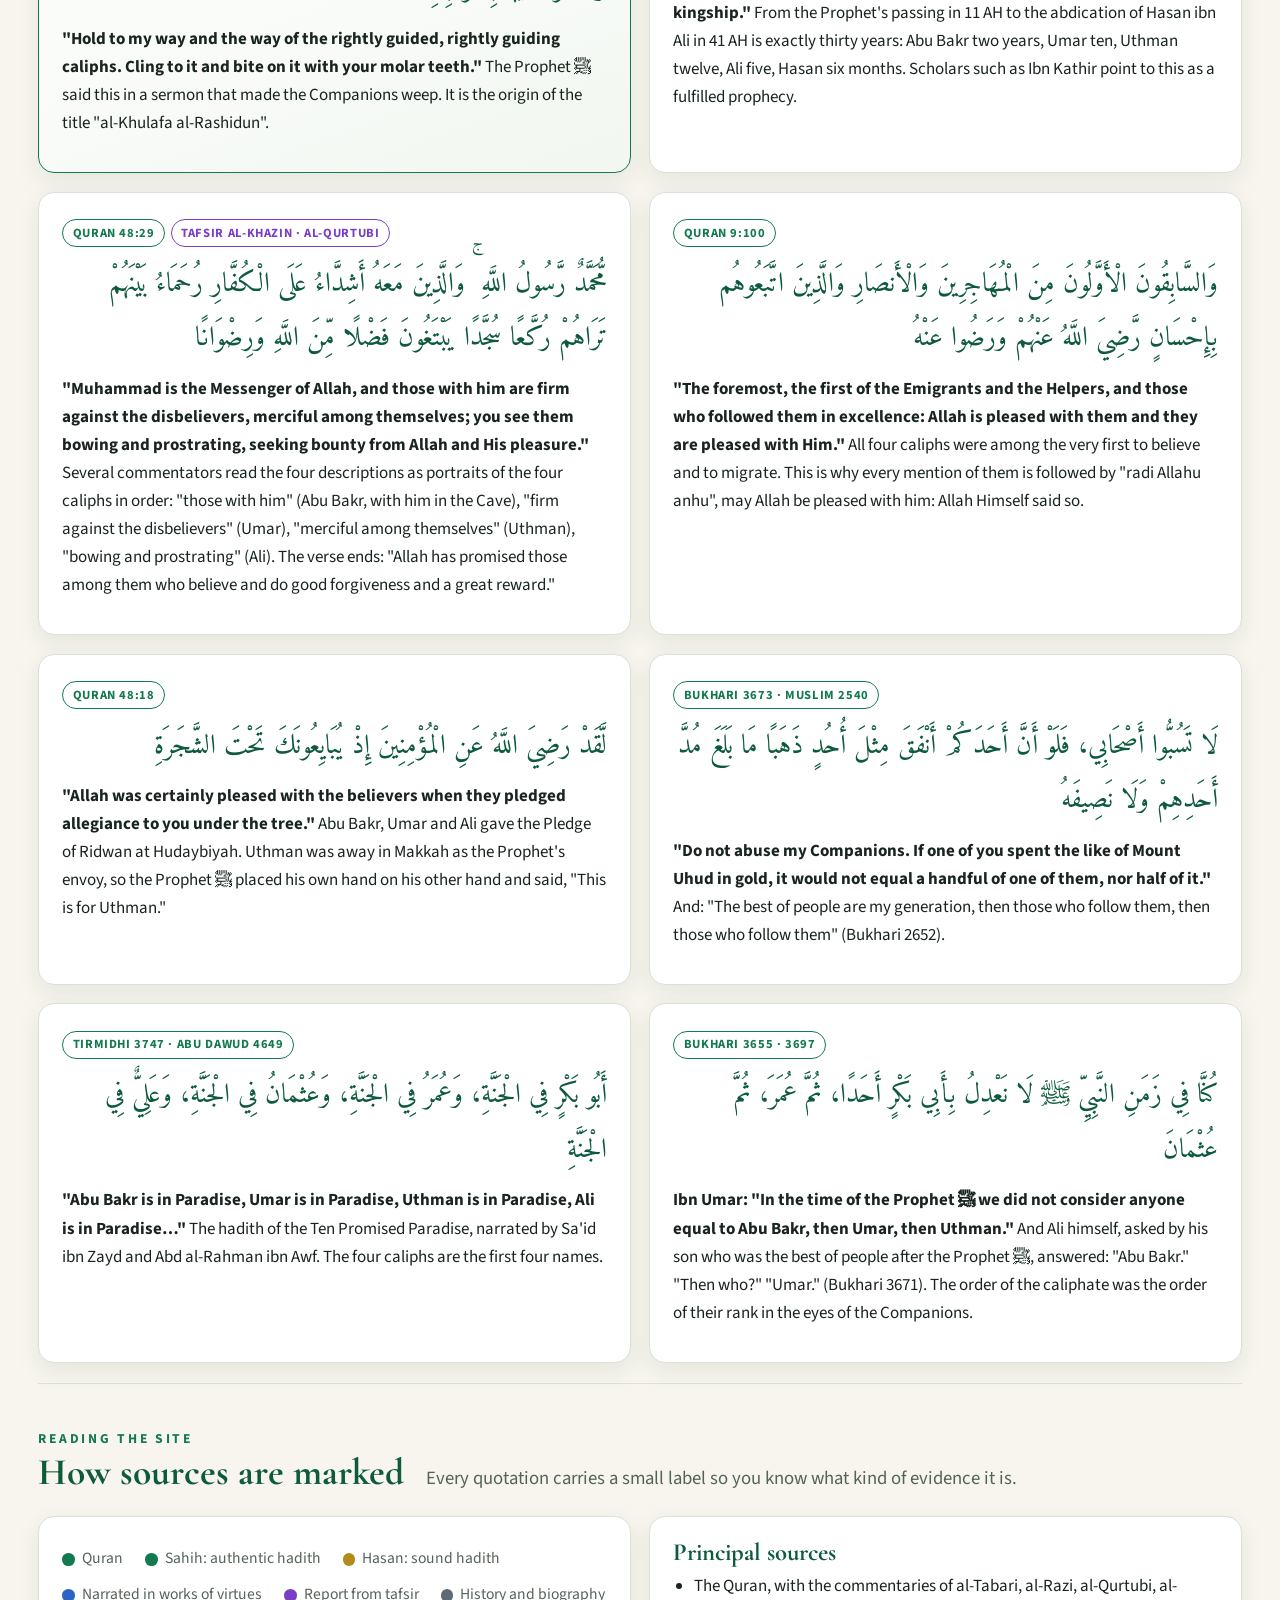
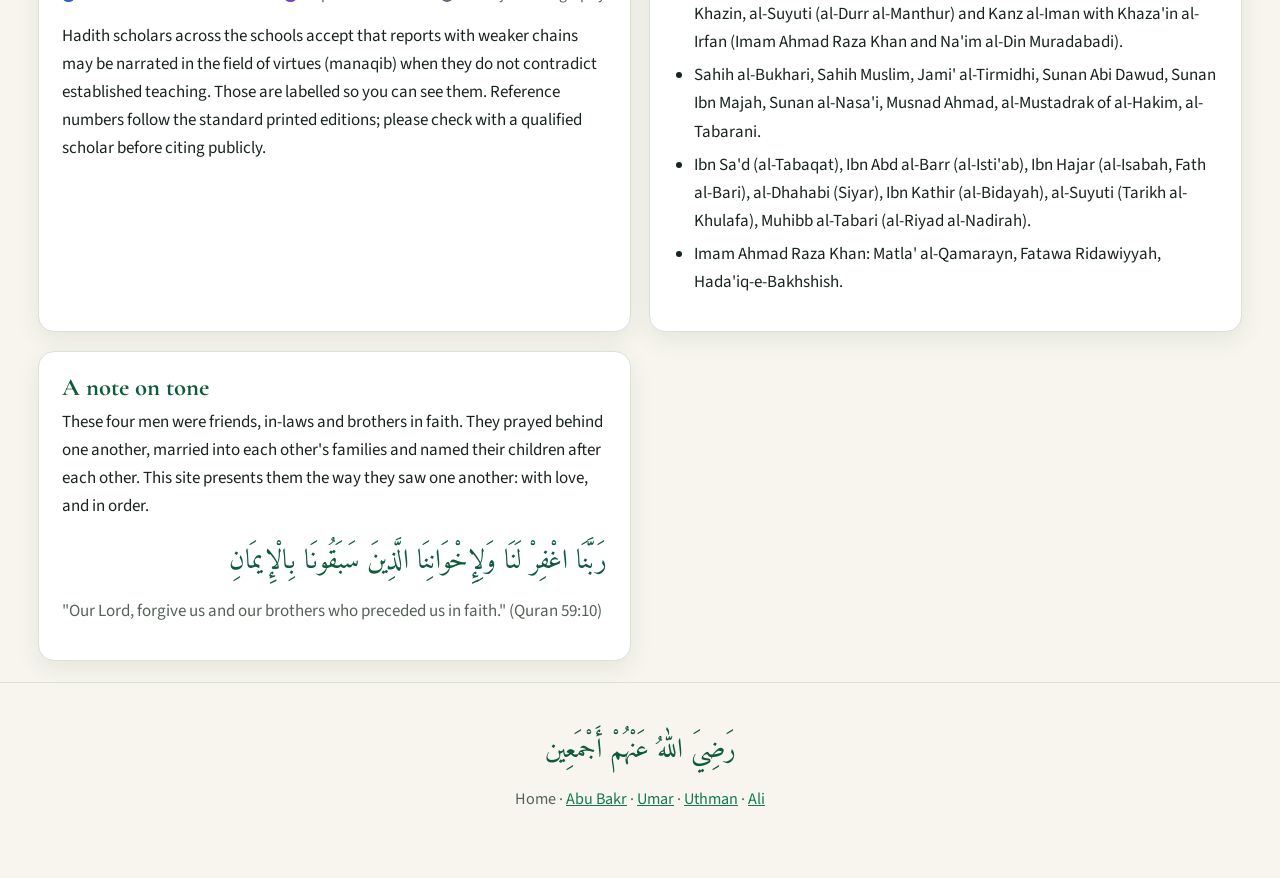
==== commit 54b42f30: "Use Islamic Empire / Muslim nation instead of community Co-Authored-By: Claude Fable 5.1 <noreply@an" ====
--- a/index.html
+++ b/index.html
@@ -31,7 +31,7 @@
     <div class="kicker">Four men · Thirty years · One message</div>
     <div class="ar big">الْخُلَفَاءُ الرَّاشِدُونَ الْمَهْدِيُّونَ</div>
     <h1>The Rightly Guided Caliphs</h1>
-    <p class="sub">Abu Bakr al-Siddiq, Umar al-Faruq, Uthman Dhu'n-Nurayn and Ali al-Murtada: the four closest companions of the Prophet Muhammad ﷺ who led the Muslim community after him. The Prophet ﷺ named them "rightly guided" and told his followers to hold to their way. This site gathers what the Quran, the Prophet ﷺ, their fellow Companions and the great scholars of Islam said about each of them.</p>
+    <p class="sub">Abu Bakr al-Siddiq, Umar al-Faruq, Uthman Dhu'n-Nurayn and Ali al-Murtada: the four closest companions of the Prophet Muhammad ﷺ who led the Islamic Empire after him. The Prophet ﷺ named them "rightly guided" and told his followers to hold to their way. This site gathers what the Quran, the Prophet ﷺ, their fellow Companions and the great scholars of Islam said about each of them.</p>
     <div class="chips">
       <span class="chip"><b>Radi Allahu anhum</b> · May Allah be pleased with them</span>
       <span class="chip"><b>11–40 AH</b> · 632–661 CE</span>
@@ -52,16 +52,16 @@
   <div class="sec-head"><div><div class="kicker">Begin here</div><h2>Choose a caliph</h2></div>
     <p class="lead">Each page has the same shape: his life at a glance, the Quranic verses connected to him, the words of the Prophet ﷺ about him, the testimony of the Companions, what he achieved as caliph, his character and sayings, and the voices of scholars across fourteen centuries.</p></div>
   <div class="caliphs">
-    <a class="cal" href="abu-bakr.html"><div class="num">First Caliph</div><div class="ar">أَبُو بَكْرٍ الصِّدِّيق</div><h3>Abu Bakr al-Siddiq</h3><div class="yrs">573–634 CE · Caliph 632–634</div><p>The first adult man to believe, the companion of the Cave, the one the Prophet ﷺ chose to lead the prayer in his final illness. He held the community together at the moment it could have shattered.</p><span class="go">Read his page →</span></a>
+    <a class="cal" href="abu-bakr.html"><div class="num">First Caliph</div><div class="ar">أَبُو بَكْرٍ الصِّدِّيق</div><h3>Abu Bakr al-Siddiq</h3><div class="yrs">573–634 CE · Caliph 632–634</div><p>The first adult man to believe, the companion of the Cave, the one the Prophet ﷺ chose to lead the prayer in his final illness. He held the Islamic Empire together at the moment it could have shattered.</p><span class="go">Read his page →</span></a>
     <a class="cal" href="umar.html"><div class="num">Second Caliph</div><div class="ar">عُمَرُ الْفَارُوق</div><h3>Umar ibn al-Khattab</h3><div class="yrs">584–644 CE · Caliph 634–644</div><p>The man whose Islam the Prophet ﷺ prayed for, whose opinions the Quran confirmed, and whose ten years built the institutions of a civilisation stretching from Egypt to Persia.</p><span class="go">Read his page →</span></a>
-    <a class="cal" href="uthman.html"><div class="num">Third Caliph</div><div class="ar">عُثْمَانُ ذُو النُّورَيْن</div><h3>Uthman ibn Affan</h3><div class="yrs">576–656 CE · Caliph 644–656</div><p>The modest, generous scribe of revelation whom even the angels were shy before. He gave the Muslim world its single unified Quran and died reciting it.</p><span class="go">Read his page →</span></a>
+    <a class="cal" href="uthman.html"><div class="num">Third Caliph</div><div class="ar">عُثْمَانُ ذُو النُّورَيْن</div><h3>Uthman ibn Affan</h3><div class="yrs">576–656 CE · Caliph 644–656</div><p>The modest, generous scribe of revelation whom even the angels were shy before. He gave the Islamic Empire its single unified Quran and died reciting it.</p><span class="go">Read his page →</span></a>
     <a class="cal" href="ali.html"><div class="num">Fourth Caliph</div><div class="ar">عَلِيٌّ الْمُرْتَضَى</div><h3>Ali ibn Abi Talib</h3><div class="yrs">c. 600–661 CE · Caliph 656–661</div><p>Raised in the Prophet's own house, his cousin and son-in-law, the Gate of the City of Knowledge, the Lion of Allah, and the fountainhead of Islamic spirituality.</p><span class="go">Read his page →</span></a>
   </div>
 </section>
 
 <section id="why">
   <div class="sec-head"><div><div class="kicker">The foundation</div><h2>Why "rightly guided"?</h2></div>
-    <p class="lead">The title is not a later honorific. It comes from the Prophet ﷺ himself, and the Quran describes the community they belonged to.</p></div>
+    <p class="lead">The title is not a later honorific. It comes from the Prophet ﷺ himself, and the Quran describes the nation they belonged to.</p></div>
   <div class="grid wide">
     <div class="card accent">
       <div class="badges"><span class="badge b-sahih">Abu Dawud 4607 · Tirmidhi 2676 · Ibn Majah 42</span></div>
@@ -71,7 +71,7 @@
     <div class="card">
       <div class="badges"><span class="badge b-sahih">Abu Dawud 4646 · Tirmidhi 2226 · Musnad Ahmad</span></div>
       <div class="ar">الْخِلَافَةُ فِي أُمَّتِي ثَلَاثُونَ سَنَةً ثُمَّ مُلْكٌ بَعْدَ ذَلِكَ</div>
-      <p><b>"The caliphate in my community will be thirty years; then there will be kingship."</b> From the Prophet's passing in 11 AH to the abdication of Hasan ibn Ali in 41 AH is exactly thirty years: Abu Bakr two years, Umar ten, Uthman twelve, Ali five, Hasan six months. Scholars such as Ibn Kathir point to this as a fulfilled prophecy.</p>
+      <p><b>"The caliphate in my nation will be thirty years; then there will be kingship."</b> From the Prophet's passing in 11 AH to the abdication of Hasan ibn Ali in 41 AH is exactly thirty years: Abu Bakr two years, Umar ten, Uthman twelve, Ali five, Hasan six months. Scholars such as Ibn Kathir point to this as a fulfilled prophecy.</p>
     </div>
     <div class="card">
       <div class="badges"><span class="badge b-quran">Quran 48:29</span><span class="badge b-tafsir">Tafsir al-Khazin · al-Qurtubi</span></div>
